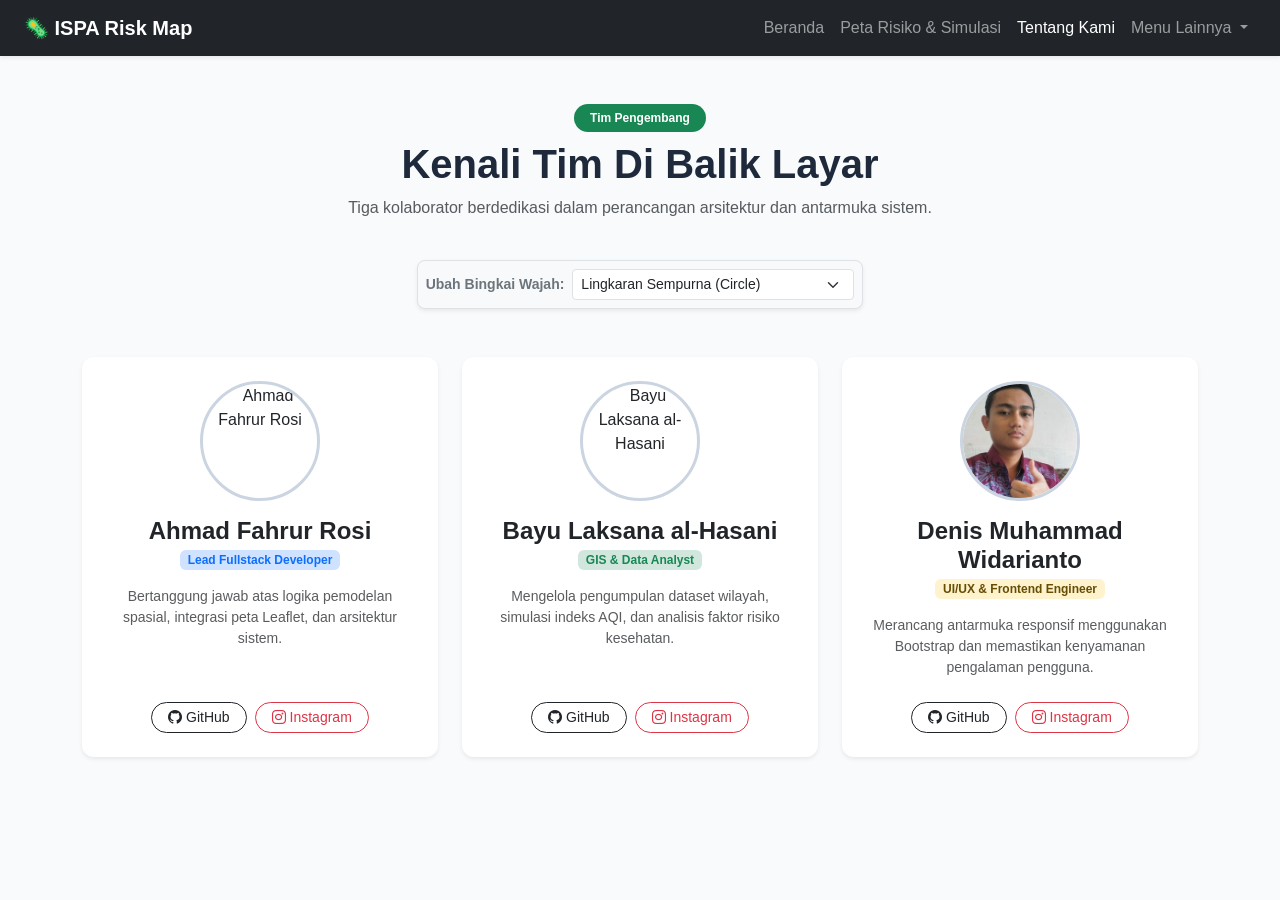
==== pages/about.html @ e72dc07f "Add three page files and some photo asset file" ====
<!DOCTYPE html>
<html lang="id">
<head>
    <meta charset="UTF-8">
    <meta name="viewport" content="width=device-width, initial-scale=1.0">
    <title>Tentang Tim Pengembang - Peta Risiko ISPA</title>
    <!-- Bootstrap CSS -->
    <link rel="stylesheet" href="../css/bootstrap.min.css">
    <!-- Bootstrap Icons untuk Sosmed -->
    <link rel="stylesheet" href="https://cdn.jsdelivr.net/npm/bootstrap-icons@1.11.3/font/bootstrap-icons.min.css">
    <!-- Custom CSS -->
    <link rel="stylesheet" href="about.css">
</head>
<body>

    <!-- Navbar Standar Navigasi Antarhalaman -->
    <nav class="navbar navbar-expand-lg navbar-dark bg-dark shadow-sm">
        <div class="container-fluid px-4">
            <a class="navbar-brand fw-bold" href="index.html">🦠 ISPA Risk Map</a>
            <button class="navbar-toggler" type="button" data-bs-toggle="collapse" data-bs-target="#navbarNav" aria-controls="navbarNav" aria-expanded="false" aria-label="Toggle navigation">
                <span class="navbar-toggler-icon"></span>
            </button>
            <div class="collapse navbar-collapse" id="navbarNav">
                <ul class="navbar-nav ms-auto">
                    <li class="nav-item">
                        <a class="nav-link" href="index.html">Beranda</a>
                    </li>
                    <li class="nav-item">
                        <a class="nav-link" href="generator.html">Peta Risiko & Simulasi</a>
                    </li>
                    <li class="nav-item">
                        <a class="nav-link active" href="about.html">Tentang Kami</a>
                    </li>
                    <!-- Dropdown Vertical Menu Tambahan -->
                    <li class="nav-item dropdown">
                        <a class="nav-link dropdown-toggle" href="#" id="navbarDropdown" role="button" data-bs-toggle="dropdown" aria-expanded="false">
                            Menu Lainnya
                        </a>
                        <ul class="dropdown-menu dropdown-menu-end shadow" aria-labelledby="navbarDropdown">
                            <li><a class="dropdown-item" href="generator.html#export">Ekspor Dataset CSV</a></li>
                            <li><a class="dropdown-item" href="index.html#documentation">Dokumentasi Sistem</a></li>
                            <li><hr class="dropdown-divider"></li>
                            <li><a class="dropdown-item text-danger" href="about.html">Bantuan & Kontak</a></li>
                        </ul>
                    </li>
                </ul>
            </div>
        </div>
    </nav>

    <!-- Kontainer Utama Halaman About (Murni Tim Pengembang) -->
    <div class="container my-5">
        
        <!-- Bagian: Profil Tim Pengembang -->
        <section class="mb-5" id="support">
            <div class="text-center mb-5">
                <span class="badge bg-success mb-2 px-3 py-2 rounded-pill">Tim Pengembang</span>
                <h1 class="fw-bold">Kenali Tim Di Balik Layar</h1>
                <p class="text-muted">Tiga kolaborator berdedikasi dalam perancangan arsitektur dan antarmuka sistem.</p>
                
                <!-- Kontrol Pengatur Bingkai Wajah (Frame Customizer) -->
                <div class="mt-4 d-inline-flex align-items-center gap-2 bg-light p-2 rounded-3 border shadow-sm">
                    <label for="frame-shape-select" class="form-label small fw-bold mb-0 text-secondary">Ubah Bingkai Wajah:</label>
                    <select id="frame-shape-select" class="form-select form-select-sm w-auto">
                        <option value="circle">Lingkaran Sempurna (Circle)</option>
                        <option value="rounded">Sudut Melengkung (Rounded Square)</option>
                        <option value="octagon">Segi Delapan (Octagon)</option>
                    </select>
                </div>
            </div>

            <!-- Grid Anggota Tim (3 Orang) -->
            <div class="row g-4 justify-content-center">
                
                <!-- Anggota 1 -->
                <div class="col-md-4">
                    <div class="card border-0 shadow-sm h-100 text-center p-4 team-card">
                        <div class="avatar-container mx-auto mb-3">
                            <img src="https://images.unsplash.com/photo-1534528741775-53994a69daeb?w=300&auto=format&fit=crop&q=80" alt="Ahmad Fahrur Rosi" class="team-avatar circle">
                        </div>
                        <h4 class="fw-bold mb-1">Ahmad Fahrur Rosi</h4>
                        <span class="badge bg-primary-subtle text-primary mb-3 mx-auto">Lead Fullstack Developer</span>
                        <p class="text-muted small mb-4">Bertanggung jawab atas logika pemodelan spasial, integrasi peta Leaflet, dan arsitektur sistem.</p>
                        <div class="d-flex justify-content-center gap-2 mt-auto">
                            <a href="https://github.com" target="_blank" class="btn btn-outline-dark btn-sm rounded-pill px-3">
                                <i class="bi bi-github"></i> GitHub
                            </a>
                            <a href="https://instagram.com" target="_blank" class="btn btn-outline-danger btn-sm rounded-pill px-3">
                                <i class="bi bi-instagram"></i> Instagram
                            </a>
                        </div>
                    </div>
                </div>

                <!-- Anggota 2 -->
                <div class="col-md-4">
                    <div class="card border-0 shadow-sm h-100 text-center p-4 team-card">
                        <div class="avatar-container mx-auto mb-3">
                            <img src="https://images.unsplash.com/photo-1507003211169-0a1dd7228f2d?w=300&auto=format&fit=crop&q=80" alt="Bayu Laksana al-Hasani" class="team-avatar circle">
                        </div>
                        <h4 class="fw-bold mb-1">Bayu Laksana al-Hasani</h4>
                        <span class="badge bg-success-subtle text-success mb-3 mx-auto">GIS & Data Analyst</span>
                        <p class="text-muted small mb-4">Mengelola pengumpulan dataset wilayah, simulasi indeks AQI, dan analisis faktor risiko kesehatan.</p>
                        <div class="d-flex justify-content-center gap-2 mt-auto">
                            <a href="https://github.com" target="_blank" class="btn btn-outline-dark btn-sm rounded-pill px-3">
                                <i class="bi bi-github"></i> GitHub
                            </a>
                            <a href="https://instagram.com" target="_blank" class="btn btn-outline-danger btn-sm rounded-pill px-3">
                                <i class="bi bi-instagram"></i> Instagram
                            </a>
                        </div>
                    </div>
                </div>

                <!-- Anggota 3: Denis Muhammad Widarianto -->
                <div class="col-md-4">
                    <div class="card border-0 shadow-sm h-100 text-center p-4 team-card">
                        <div class="avatar-container mx-auto mb-3">
                            <img src="..\assets\images\Denis Muhammad Widarianto.jpg" alt="Denis Muhammad Widarianto" class="team-avatar circle">
                        </div>
                        <h4 class="fw-bold mb-1">Denis Muhammad Widarianto</h4>
                        <span class="badge bg-warning-subtle text-warning-emphasis mb-3 mx-auto">UI/UX & Frontend Engineer</span>
                        <p class="text-muted small mb-4">Merancang antarmuka responsif menggunakan Bootstrap dan memastikan kenyamanan pengalaman pengguna.</p>
                        <div class="d-flex justify-content-center gap-2 mt-auto">
                            <a href="https://github.com/DenzfiilsGo" target="_blank" class="btn btn-outline-dark btn-sm rounded-pill px-3">
                                <i class="bi bi-github"></i> GitHub
                            </a>
                            <a href="https://www.instagram.com/denzfiilsgo/" target="_blank" class="btn btn-outline-danger btn-sm rounded-pill px-3">
                                <i class="bi bi-instagram"></i> Instagram
                            </a>
                        </div>
                    </div>
                </div>

            </div>
        </section>

    </div>

    <!-- Bootstrap JS Bundle -->
    <script src="https://cdn.jsdelivr.net/npm/bootstrap@5.3.2/dist/js/bootstrap.bundle.min.js"></script>
    <!-- Custom JS -->
    <script src="about.js"></script>
</body>
</html>
---- pages/about.css ----
body {
    background-color: #f8fafc;
    font-family: 'Segoe UI', Tahoma, Geneva, Verdana, sans-serif;
    color: #1e293b;
}

.card, .team-card {
    transition: transform 0.2s ease, box-shadow 0.2s ease;
    border-radius: 12px;
    border: 1px solid #e2e8f0;
}

.team-card:hover {
    transform: translateY(-4px);
    box-shadow: 0 10px 20px rgba(0, 0, 0, 0.06) !important;
}

.avatar-container {
    width: 120px;
    height: 120px;
    display: flex;
    align-items: center;
    justify-content: center;
    overflow: hidden;
    margin: 0 auto;
}

.team-avatar {
    width: 100%;
    height: 100%;
    object-fit: cover;
    transition: border-radius 0.3s ease, clip-path 0.3s ease;
    border: 3px solid #cbd5e1;
}

.team-avatar.circle {
    border-radius: 50%;
    clip-path: none;
}

.team-avatar.rounded {
    border-radius: 20px;
    clip-path: none;
}

.team-avatar.octagon {
    border-radius: 0;
    clip-path: polygon(30% 0%, 70% 0%, 100% 30%, 100% 70%, 70% 100%, 30% 100%, 0% 70%, 0% 30%);
}
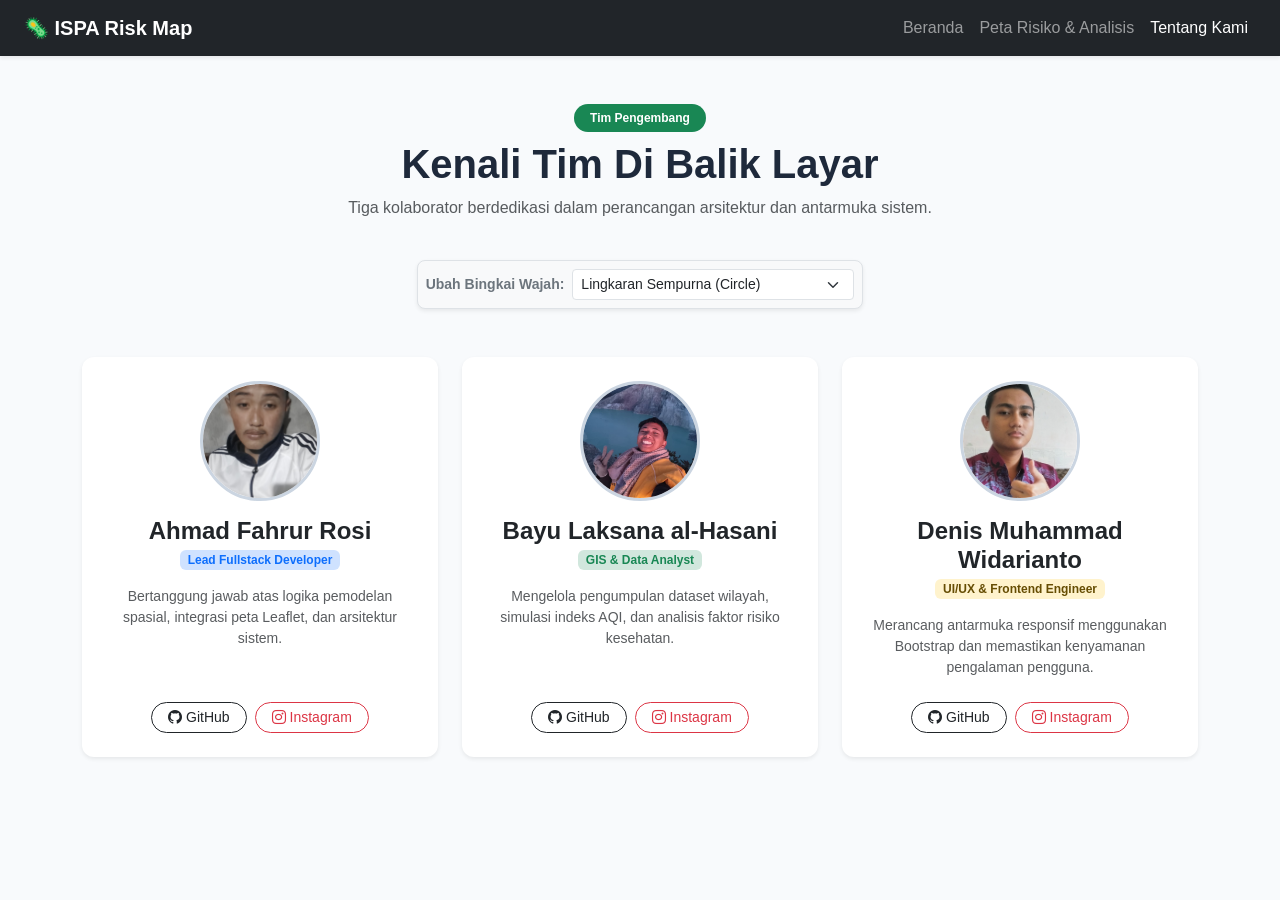
==== commit 5f405015: "Update to v1.1" ====
--- a/pages/about.html
+++ b/pages/about.html
@@ -9,7 +9,7 @@
     <!-- Bootstrap Icons untuk Sosmed -->
     <link rel="stylesheet" href="https://cdn.jsdelivr.net/npm/bootstrap-icons@1.11.3/font/bootstrap-icons.min.css">
     <!-- Custom CSS -->
-    <link rel="stylesheet" href="about.css">
+    <link rel="stylesheet" href="../css/about.css">
 </head>
 <body>
 
@@ -26,22 +26,10 @@
                         <a class="nav-link" href="index.html">Beranda</a>
                     </li>
                     <li class="nav-item">
-                        <a class="nav-link" href="generator.html">Peta Risiko & Simulasi</a>
+                        <a class="nav-link" href="generator.html">Peta Risiko & Analisis</a>
                     </li>
                     <li class="nav-item">
                         <a class="nav-link active" href="about.html">Tentang Kami</a>
-                    </li>
-                    <!-- Dropdown Vertical Menu Tambahan -->
-                    <li class="nav-item dropdown">
-                        <a class="nav-link dropdown-toggle" href="#" id="navbarDropdown" role="button" data-bs-toggle="dropdown" aria-expanded="false">
-                            Menu Lainnya
-                        </a>
-                        <ul class="dropdown-menu dropdown-menu-end shadow" aria-labelledby="navbarDropdown">
-                            <li><a class="dropdown-item" href="generator.html#export">Ekspor Dataset CSV</a></li>
-                            <li><a class="dropdown-item" href="index.html#documentation">Dokumentasi Sistem</a></li>
-                            <li><hr class="dropdown-divider"></li>
-                            <li><a class="dropdown-item text-danger" href="about.html">Bantuan & Kontak</a></li>
-                        </ul>
                     </li>
                 </ul>
             </div>
@@ -76,16 +64,16 @@
                 <div class="col-md-4">
                     <div class="card border-0 shadow-sm h-100 text-center p-4 team-card">
                         <div class="avatar-container mx-auto mb-3">
-                            <img src="https://images.unsplash.com/photo-1534528741775-53994a69daeb?w=300&auto=format&fit=crop&q=80" alt="Ahmad Fahrur Rosi" class="team-avatar circle">
+                            <img src="..\assets\images\Ahmad Fahrur Rosi.jpeg" alt="Ahmad Fahrur Rosi" class="team-avatar circle">
                         </div>
                         <h4 class="fw-bold mb-1">Ahmad Fahrur Rosi</h4>
                         <span class="badge bg-primary-subtle text-primary mb-3 mx-auto">Lead Fullstack Developer</span>
                         <p class="text-muted small mb-4">Bertanggung jawab atas logika pemodelan spasial, integrasi peta Leaflet, dan arsitektur sistem.</p>
                         <div class="d-flex justify-content-center gap-2 mt-auto">
-                            <a href="https://github.com" target="_blank" class="btn btn-outline-dark btn-sm rounded-pill px-3">
+                            <a href="https://github.com/forros9" target="_blank" class="btn btn-outline-dark btn-sm rounded-pill px-3">
                                 <i class="bi bi-github"></i> GitHub
                             </a>
-                            <a href="https://instagram.com" target="_blank" class="btn btn-outline-danger btn-sm rounded-pill px-3">
+                            <a href="https://www.instagram.com/nasgorgakdigoreng/" target="_blank" class="btn btn-outline-danger btn-sm rounded-pill px-3">
                                 <i class="bi bi-instagram"></i> Instagram
                             </a>
                         </div>
@@ -96,16 +84,16 @@
                 <div class="col-md-4">
                     <div class="card border-0 shadow-sm h-100 text-center p-4 team-card">
                         <div class="avatar-container mx-auto mb-3">
-                            <img src="https://images.unsplash.com/photo-1507003211169-0a1dd7228f2d?w=300&auto=format&fit=crop&q=80" alt="Bayu Laksana al-Hasani" class="team-avatar circle">
+                            <img src="..\assets\images\Bayu Laksana al-Hasani.jpeg" alt="Bayu Laksana al-Hasani" class="team-avatar circle">
                         </div>
                         <h4 class="fw-bold mb-1">Bayu Laksana al-Hasani</h4>
                         <span class="badge bg-success-subtle text-success mb-3 mx-auto">GIS & Data Analyst</span>
                         <p class="text-muted small mb-4">Mengelola pengumpulan dataset wilayah, simulasi indeks AQI, dan analisis faktor risiko kesehatan.</p>
                         <div class="d-flex justify-content-center gap-2 mt-auto">
-                            <a href="https://github.com" target="_blank" class="btn btn-outline-dark btn-sm rounded-pill px-3">
+                            <a href="https://github.com/si-bay" target="_blank" class="btn btn-outline-dark btn-sm rounded-pill px-3">
                                 <i class="bi bi-github"></i> GitHub
                             </a>
-                            <a href="https://instagram.com" target="_blank" class="btn btn-outline-danger btn-sm rounded-pill px-3">
+                            <a href="https://www.instagram.com/bay_oe1949/" target="_blank" class="btn btn-outline-danger btn-sm rounded-pill px-3">
                                 <i class="bi bi-instagram"></i> Instagram
                             </a>
                         </div>
@@ -140,6 +128,6 @@
     <!-- Bootstrap JS Bundle -->
     <script src="https://cdn.jsdelivr.net/npm/bootstrap@5.3.2/dist/js/bootstrap.bundle.min.js"></script>
     <!-- Custom JS -->
-    <script src="about.js"></script>
+    <script src="../js/about.js"></script>
 </body>
 </html>
--- a/css/about.css
+++ b/css/about.css
@@ -0,0 +1,49 @@
+body {
+    background-color: #f8fafc;
+    font-family: 'Segoe UI', Tahoma, Geneva, Verdana, sans-serif;
+    color: #1e293b;
+}
+
+.card, .team-card {
+    transition: transform 0.2s ease, box-shadow 0.2s ease;
+    border-radius: 12px;
+    border: 1px solid #e2e8f0;
+}
+
+.team-card:hover {
+    transform: translateY(-4px);
+    box-shadow: 0 10px 20px rgba(0, 0, 0, 0.06) !important;
+}
+
+.avatar-container {
+    width: 120px;
+    height: 120px;
+    display: flex;
+    align-items: center;
+    justify-content: center;
+    overflow: hidden;
+    margin: 0 auto;
+}
+
+.team-avatar {
+    width: 100%;
+    height: 100%;
+    object-fit: cover;
+    transition: border-radius 0.3s ease, clip-path 0.3s ease;
+    border: 3px solid #cbd5e1;
+}
+
+.team-avatar.circle {
+    border-radius: 50%;
+    clip-path: none;
+}
+
+.team-avatar.rounded {
+    border-radius: 20px;
+    clip-path: none;
+}
+
+.team-avatar.octagon {
+    border-radius: 0;
+    clip-path: polygon(30% 0%, 70% 0%, 100% 30%, 100% 70%, 70% 100%, 30% 100%, 0% 70%, 0% 30%);
+}
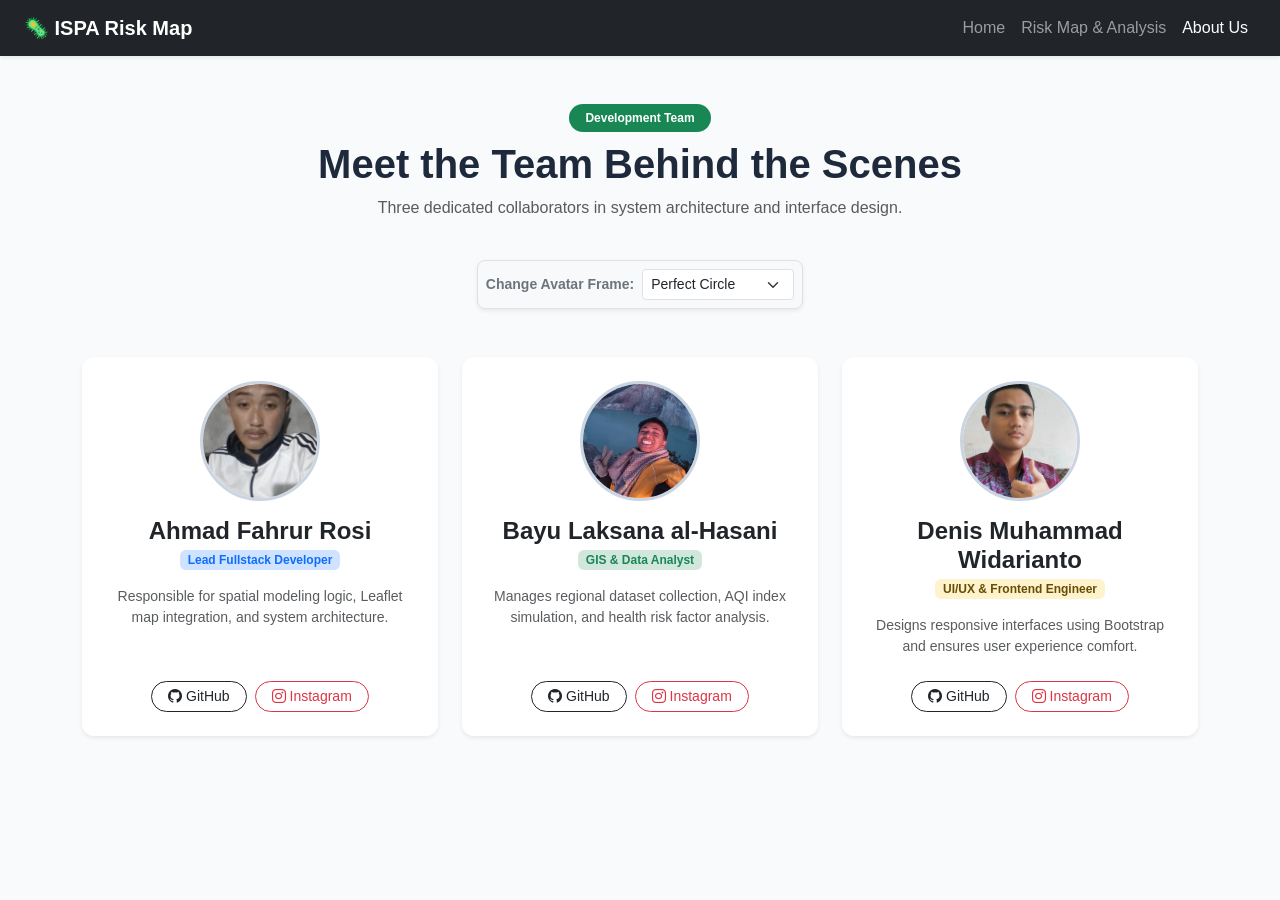
==== commit 4f9aa1d0: "Translated to English language" ====
--- a/pages/about.html
+++ b/pages/about.html
@@ -1,19 +1,15 @@
 <!DOCTYPE html>
-<html lang="id">
+<html lang="en">
 <head>
     <meta charset="UTF-8">
     <meta name="viewport" content="width=device-width, initial-scale=1.0">
-    <title>Tentang Tim Pengembang - Peta Risiko ISPA</title>
-    <!-- Bootstrap CSS -->
+    <title>About Development Team - ARI Risk Map</title>
     <link rel="stylesheet" href="../css/bootstrap.min.css">
-    <!-- Bootstrap Icons untuk Sosmed -->
     <link rel="stylesheet" href="https://cdn.jsdelivr.net/npm/bootstrap-icons@1.11.3/font/bootstrap-icons.min.css">
-    <!-- Custom CSS -->
     <link rel="stylesheet" href="../css/about.css">
 </head>
 <body>
 
-    <!-- Navbar Standar Navigasi Antarhalaman -->
     <nav class="navbar navbar-expand-lg navbar-dark bg-dark shadow-sm">
         <div class="container-fluid px-4">
             <a class="navbar-brand fw-bold" href="index.html">🦠 ISPA Risk Map</a>
@@ -23,44 +19,39 @@
             <div class="collapse navbar-collapse" id="navbarNav">
                 <ul class="navbar-nav ms-auto">
                     <li class="nav-item">
-                        <a class="nav-link" href="index.html">Beranda</a>
+                        <a class="nav-link" href="index.html">Home</a>
                     </li>
                     <li class="nav-item">
-                        <a class="nav-link" href="generator.html">Peta Risiko & Analisis</a>
+                        <a class="nav-link" href="generator.html">Risk Map & Analysis</a>
                     </li>
                     <li class="nav-item">
-                        <a class="nav-link active" href="about.html">Tentang Kami</a>
+                        <a class="nav-link active" href="about.html">About Us</a>
                     </li>
                 </ul>
             </div>
         </div>
     </nav>
 
-    <!-- Kontainer Utama Halaman About (Murni Tim Pengembang) -->
     <div class="container my-5">
         
-        <!-- Bagian: Profil Tim Pengembang -->
         <section class="mb-5" id="support">
             <div class="text-center mb-5">
-                <span class="badge bg-success mb-2 px-3 py-2 rounded-pill">Tim Pengembang</span>
-                <h1 class="fw-bold">Kenali Tim Di Balik Layar</h1>
-                <p class="text-muted">Tiga kolaborator berdedikasi dalam perancangan arsitektur dan antarmuka sistem.</p>
+                <span class="badge bg-success mb-2 px-3 py-2 rounded-pill">Development Team</span>
+                <h1 class="fw-bold">Meet the Team Behind the Scenes</h1>
+                <p class="text-muted">Three dedicated collaborators in system architecture and interface design.</p>
                 
-                <!-- Kontrol Pengatur Bingkai Wajah (Frame Customizer) -->
                 <div class="mt-4 d-inline-flex align-items-center gap-2 bg-light p-2 rounded-3 border shadow-sm">
-                    <label for="frame-shape-select" class="form-label small fw-bold mb-0 text-secondary">Ubah Bingkai Wajah:</label>
+                    <label for="frame-shape-select" class="form-label small fw-bold mb-0 text-secondary">Change Avatar Frame:</label>
                     <select id="frame-shape-select" class="form-select form-select-sm w-auto">
-                        <option value="circle">Lingkaran Sempurna (Circle)</option>
-                        <option value="rounded">Sudut Melengkung (Rounded Square)</option>
-                        <option value="octagon">Segi Delapan (Octagon)</option>
+                        <option value="circle">Perfect Circle</option>
+                        <option value="rounded">Rounded Square</option>
+                        <option value="octagon">Octagon</option>
                     </select>
                 </div>
             </div>
 
-            <!-- Grid Anggota Tim (3 Orang) -->
             <div class="row g-4 justify-content-center">
                 
-                <!-- Anggota 1 -->
                 <div class="col-md-4">
                     <div class="card border-0 shadow-sm h-100 text-center p-4 team-card">
                         <div class="avatar-container mx-auto mb-3">
@@ -68,7 +59,7 @@
                         </div>
                         <h4 class="fw-bold mb-1">Ahmad Fahrur Rosi</h4>
                         <span class="badge bg-primary-subtle text-primary mb-3 mx-auto">Lead Fullstack Developer</span>
-                        <p class="text-muted small mb-4">Bertanggung jawab atas logika pemodelan spasial, integrasi peta Leaflet, dan arsitektur sistem.</p>
+                        <p class="text-muted small mb-4">Responsible for spatial modeling logic, Leaflet map integration, and system architecture.</p>
                         <div class="d-flex justify-content-center gap-2 mt-auto">
                             <a href="https://github.com/forros9" target="_blank" class="btn btn-outline-dark btn-sm rounded-pill px-3">
                                 <i class="bi bi-github"></i> GitHub
@@ -80,7 +71,6 @@
                     </div>
                 </div>
 
-                <!-- Anggota 2 -->
                 <div class="col-md-4">
                     <div class="card border-0 shadow-sm h-100 text-center p-4 team-card">
                         <div class="avatar-container mx-auto mb-3">
@@ -88,7 +78,7 @@
                         </div>
                         <h4 class="fw-bold mb-1">Bayu Laksana al-Hasani</h4>
                         <span class="badge bg-success-subtle text-success mb-3 mx-auto">GIS & Data Analyst</span>
-                        <p class="text-muted small mb-4">Mengelola pengumpulan dataset wilayah, simulasi indeks AQI, dan analisis faktor risiko kesehatan.</p>
+                        <p class="text-muted small mb-4">Manages regional dataset collection, AQI index simulation, and health risk factor analysis.</p>
                         <div class="d-flex justify-content-center gap-2 mt-auto">
                             <a href="https://github.com/si-bay" target="_blank" class="btn btn-outline-dark btn-sm rounded-pill px-3">
                                 <i class="bi bi-github"></i> GitHub
@@ -100,7 +90,6 @@
                     </div>
                 </div>
 
-                <!-- Anggota 3: Denis Muhammad Widarianto -->
                 <div class="col-md-4">
                     <div class="card border-0 shadow-sm h-100 text-center p-4 team-card">
                         <div class="avatar-container mx-auto mb-3">
@@ -108,7 +97,7 @@
                         </div>
                         <h4 class="fw-bold mb-1">Denis Muhammad Widarianto</h4>
                         <span class="badge bg-warning-subtle text-warning-emphasis mb-3 mx-auto">UI/UX & Frontend Engineer</span>
-                        <p class="text-muted small mb-4">Merancang antarmuka responsif menggunakan Bootstrap dan memastikan kenyamanan pengalaman pengguna.</p>
+                        <p class="text-muted small mb-4">Designs responsive interfaces using Bootstrap and ensures user experience comfort.</p>
                         <div class="d-flex justify-content-center gap-2 mt-auto">
                             <a href="https://github.com/DenzfiilsGo" target="_blank" class="btn btn-outline-dark btn-sm rounded-pill px-3">
                                 <i class="bi bi-github"></i> GitHub
@@ -125,9 +114,7 @@
 
     </div>
 
-    <!-- Bootstrap JS Bundle -->
     <script src="https://cdn.jsdelivr.net/npm/bootstrap@5.3.2/dist/js/bootstrap.bundle.min.js"></script>
-    <!-- Custom JS -->
     <script src="../js/about.js"></script>
 </body>
 </html>
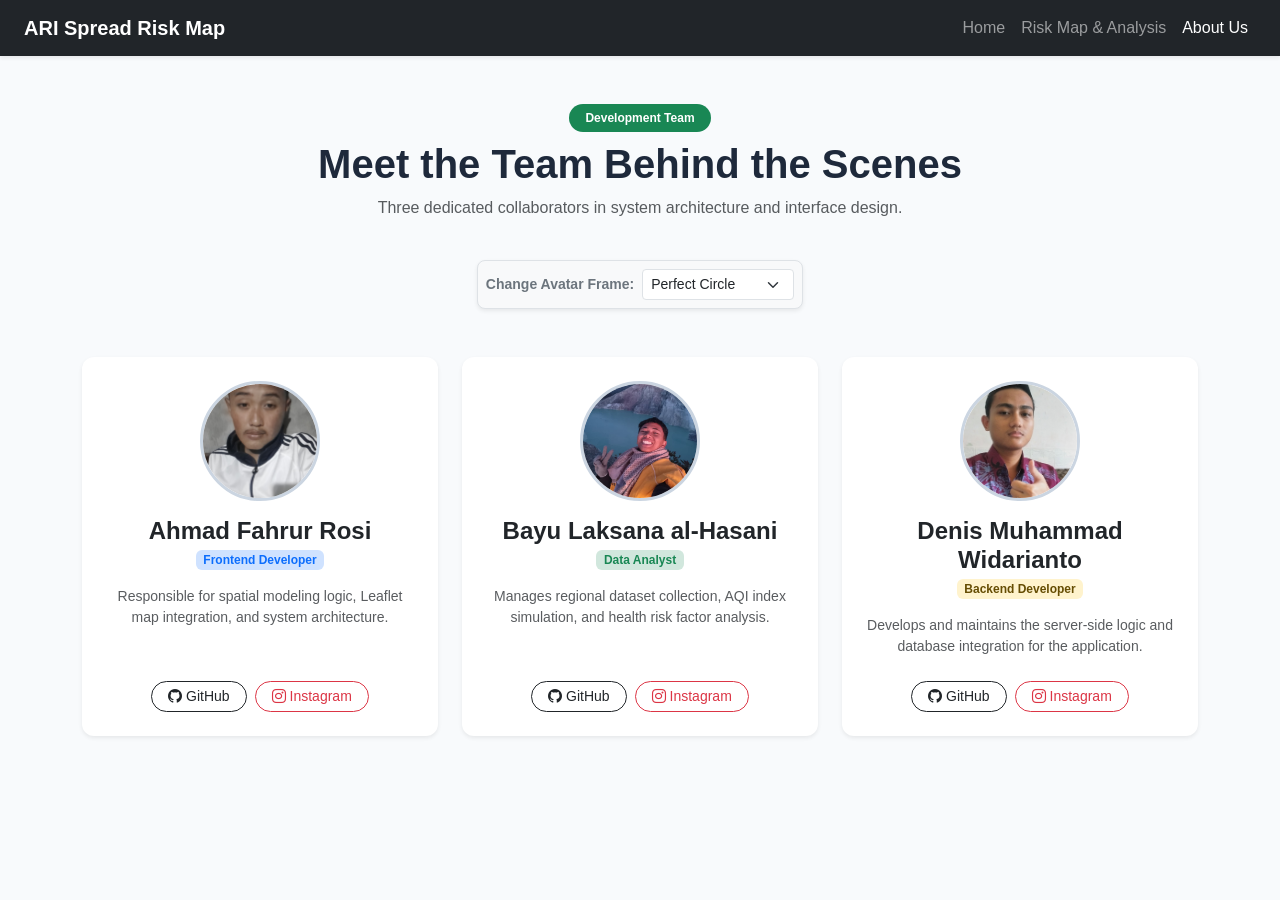
==== commit c853f1d1: "Update ERI environmental risk monitoring" ====
--- a/pages/about.html
+++ b/pages/about.html
@@ -1,9 +1,12 @@
+
 <!DOCTYPE html>
 <html lang="en">
 <head>
     <meta charset="UTF-8">
     <meta name="viewport" content="width=device-width, initial-scale=1.0">
+    <meta name="description" content="Meet the development team behind ARI Spread Risk Map.">
     <title>About Development Team - ARI Risk Map</title>
+
     <link rel="stylesheet" href="../css/bootstrap.min.css">
     <link rel="stylesheet" href="https://cdn.jsdelivr.net/npm/bootstrap-icons@1.11.3/font/bootstrap-icons.min.css">
     <link rel="stylesheet" href="../css/about.css">
@@ -12,36 +15,46 @@
 
     <nav class="navbar navbar-expand-lg navbar-dark bg-dark shadow-sm">
         <div class="container-fluid px-4">
-            <a class="navbar-brand fw-bold" href="index.html">🦠 ISPA Risk Map</a>
+            <a class="navbar-brand fw-bold" href="../index.html">ARI Spread Risk Map</a>
+
             <button class="navbar-toggler" type="button" data-bs-toggle="collapse" data-bs-target="#navbarNav" aria-controls="navbarNav" aria-expanded="false" aria-label="Toggle navigation">
                 <span class="navbar-toggler-icon"></span>
             </button>
+
             <div class="collapse navbar-collapse" id="navbarNav">
                 <ul class="navbar-nav ms-auto">
                     <li class="nav-item">
-                        <a class="nav-link" href="index.html">Home</a>
+                        <a class="nav-link" href="../index.html">Home</a>
                     </li>
                     <li class="nav-item">
-                        <a class="nav-link" href="generator.html">Risk Map & Analysis</a>
+                        <a class="nav-link" href="./risk-map.html">Risk Map & Analysis</a>
                     </li>
                     <li class="nav-item">
-                        <a class="nav-link active" href="about.html">About Us</a>
+                        <a class="nav-link active" href="./about.html">About Us</a>
                     </li>
                 </ul>
             </div>
         </div>
     </nav>
 
-    <div class="container my-5">
-        
+    <main class="container my-5">
+
         <section class="mb-5" id="support">
+
             <div class="text-center mb-5">
                 <span class="badge bg-success mb-2 px-3 py-2 rounded-pill">Development Team</span>
+
                 <h1 class="fw-bold">Meet the Team Behind the Scenes</h1>
-                <p class="text-muted">Three dedicated collaborators in system architecture and interface design.</p>
-                
+
+                <p class="text-muted">
+                    Three dedicated collaborators in system architecture and interface design.
+                </p>
+
                 <div class="mt-4 d-inline-flex align-items-center gap-2 bg-light p-2 rounded-3 border shadow-sm">
-                    <label for="frame-shape-select" class="form-label small fw-bold mb-0 text-secondary">Change Avatar Frame:</label>
+                    <label for="frame-shape-select" class="form-label small fw-bold mb-0 text-secondary">
+                        Change Avatar Frame:
+                    </label>
+
                     <select id="frame-shape-select" class="form-select form-select-sm w-auto">
                         <option value="circle">Perfect Circle</option>
                         <option value="rounded">Rounded Square</option>
@@ -51,70 +64,104 @@
             </div>
 
             <div class="row g-4 justify-content-center">
-                
+
                 <div class="col-md-4">
                     <div class="card border-0 shadow-sm h-100 text-center p-4 team-card">
+
                         <div class="avatar-container mx-auto mb-3">
-                            <img src="..\assets\images\Ahmad Fahrur Rosi.jpeg" alt="Ahmad Fahrur Rosi" class="team-avatar circle">
+                            <img src="../assets/images/Ahmad%20Fahrur%20Rosi.jpeg" alt="Ahmad Fahrur Rosi" class="team-avatar circle">
                         </div>
+
                         <h4 class="fw-bold mb-1">Ahmad Fahrur Rosi</h4>
-                        <span class="badge bg-primary-subtle text-primary mb-3 mx-auto">Lead Fullstack Developer</span>
-                        <p class="text-muted small mb-4">Responsible for spatial modeling logic, Leaflet map integration, and system architecture.</p>
+
+                        <span class="badge bg-primary-subtle text-primary mb-3 mx-auto">
+                            Frontend Developer
+                        </span>
+
+                        <p class="text-muted small mb-4">
+                            Responsible for spatial modeling logic, Leaflet map integration, and system architecture.
+                        </p>
+
                         <div class="d-flex justify-content-center gap-2 mt-auto">
-                            <a href="https://github.com/forros9" target="_blank" class="btn btn-outline-dark btn-sm rounded-pill px-3">
+                            <a href="https://github.com/forros9" target="_blank" rel="noopener noreferrer" class="btn btn-outline-dark btn-sm rounded-pill px-3">
                                 <i class="bi bi-github"></i> GitHub
                             </a>
-                            <a href="https://www.instagram.com/nasgorgakdigoreng/" target="_blank" class="btn btn-outline-danger btn-sm rounded-pill px-3">
+
+                            <a href="https://www.instagram.com/nasgorgakdigoreng/" target="_blank" rel="noopener noreferrer" class="btn btn-outline-danger btn-sm rounded-pill px-3">
                                 <i class="bi bi-instagram"></i> Instagram
                             </a>
                         </div>
+
                     </div>
                 </div>
 
                 <div class="col-md-4">
                     <div class="card border-0 shadow-sm h-100 text-center p-4 team-card">
+
                         <div class="avatar-container mx-auto mb-3">
-                            <img src="..\assets\images\Bayu Laksana al-Hasani.jpeg" alt="Bayu Laksana al-Hasani" class="team-avatar circle">
+                            <img src="../assets/images/Bayu%20Laksana%20al-Hasani.jpeg" alt="Bayu Laksana al-Hasani" class="team-avatar circle">
                         </div>
+
                         <h4 class="fw-bold mb-1">Bayu Laksana al-Hasani</h4>
-                        <span class="badge bg-success-subtle text-success mb-3 mx-auto">GIS & Data Analyst</span>
-                        <p class="text-muted small mb-4">Manages regional dataset collection, AQI index simulation, and health risk factor analysis.</p>
+
+                        <span class="badge bg-success-subtle text-success mb-3 mx-auto">
+                            Data Analyst 
+                        </span>
+
+                        <p class="text-muted small mb-4">
+                            Manages regional dataset collection, AQI index simulation, and health risk factor analysis.
+                        </p>
+
                         <div class="d-flex justify-content-center gap-2 mt-auto">
-                            <a href="https://github.com/si-bay" target="_blank" class="btn btn-outline-dark btn-sm rounded-pill px-3">
+                            <a href="https://github.com/si-bay" target="_blank" rel="noopener noreferrer" class="btn btn-outline-dark btn-sm rounded-pill px-3">
                                 <i class="bi bi-github"></i> GitHub
                             </a>
-                            <a href="https://www.instagram.com/bay_oe1949/" target="_blank" class="btn btn-outline-danger btn-sm rounded-pill px-3">
+
+                            <a href="https://www.instagram.com/bay_oe1949/" target="_blank" rel="noopener noreferrer" class="btn btn-outline-danger btn-sm rounded-pill px-3">
                                 <i class="bi bi-instagram"></i> Instagram
                             </a>
                         </div>
+
                     </div>
                 </div>
 
                 <div class="col-md-4">
                     <div class="card border-0 shadow-sm h-100 text-center p-4 team-card">
+
                         <div class="avatar-container mx-auto mb-3">
-                            <img src="..\assets\images\Denis Muhammad Widarianto.jpg" alt="Denis Muhammad Widarianto" class="team-avatar circle">
+                            <img src="../assets/images/Denis%20Muhammad%20Widarianto.jpg" alt="Denis Muhammad Widarianto" class="team-avatar circle">
                         </div>
+
                         <h4 class="fw-bold mb-1">Denis Muhammad Widarianto</h4>
-                        <span class="badge bg-warning-subtle text-warning-emphasis mb-3 mx-auto">UI/UX & Frontend Engineer</span>
-                        <p class="text-muted small mb-4">Designs responsive interfaces using Bootstrap and ensures user experience comfort.</p>
+
+                        <span class="badge bg-warning-subtle text-warning-emphasis mb-3 mx-auto">
+                            Backend Developer
+                        </span>
+
+                        <p class="text-muted small mb-4">
+                            Develops and maintains the server-side logic and database integration for the application.
+                        </p>
+
                         <div class="d-flex justify-content-center gap-2 mt-auto">
-                            <a href="https://github.com/DenzfiilsGo" target="_blank" class="btn btn-outline-dark btn-sm rounded-pill px-3">
+                            <a href="https://github.com/DenzfiilsGo" target="_blank" rel="noopener noreferrer" class="btn btn-outline-dark btn-sm rounded-pill px-3">
                                 <i class="bi bi-github"></i> GitHub
                             </a>
-                            <a href="https://www.instagram.com/denzfiilsgo/" target="_blank" class="btn btn-outline-danger btn-sm rounded-pill px-3">
+
+                            <a href="https://www.instagram.com/denzfiilsgo/" target="_blank" rel="noopener noreferrer" class="btn btn-outline-danger btn-sm rounded-pill px-3">
                                 <i class="bi bi-instagram"></i> Instagram
                             </a>
                         </div>
+
                     </div>
                 </div>
 
             </div>
         </section>
 
-    </div>
+    </main>
 
     <script src="https://cdn.jsdelivr.net/npm/bootstrap@5.3.2/dist/js/bootstrap.bundle.min.js"></script>
     <script src="../js/about.js"></script>
+
 </body>
-</html>+</html>
